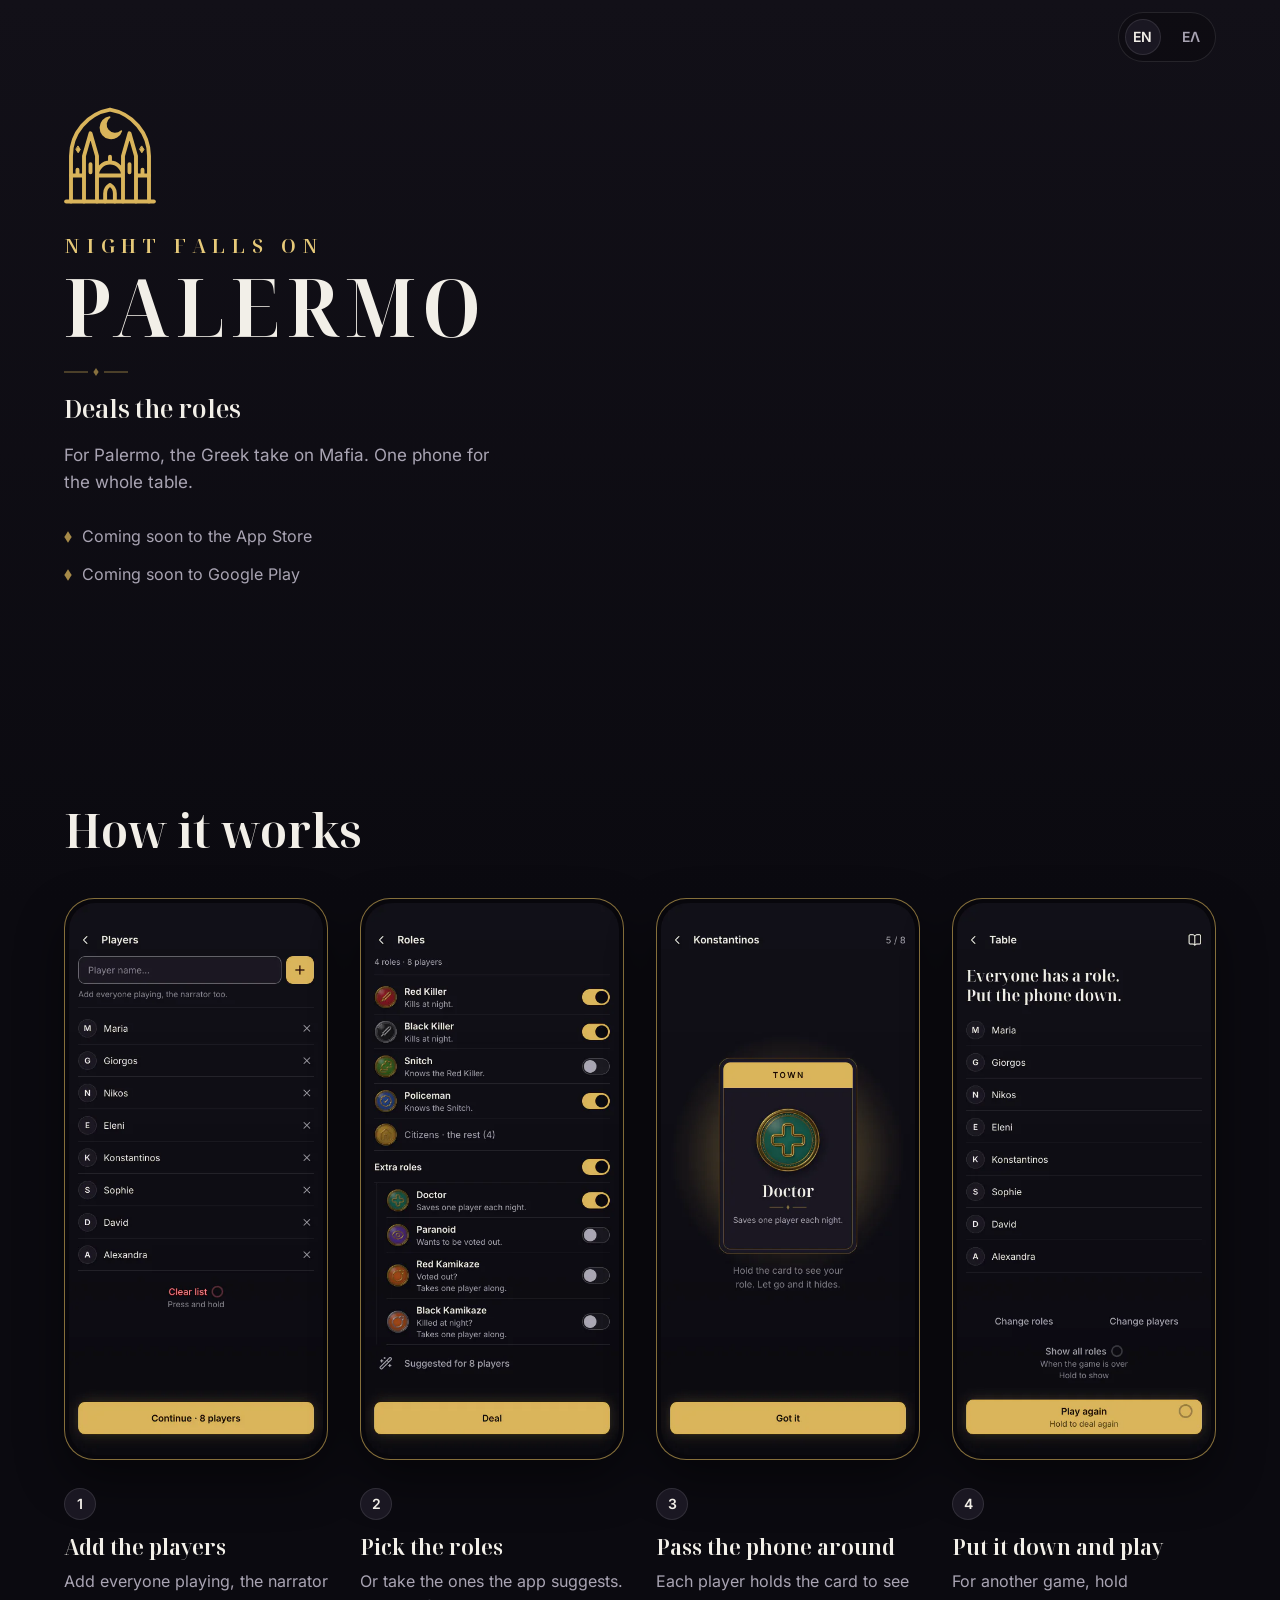
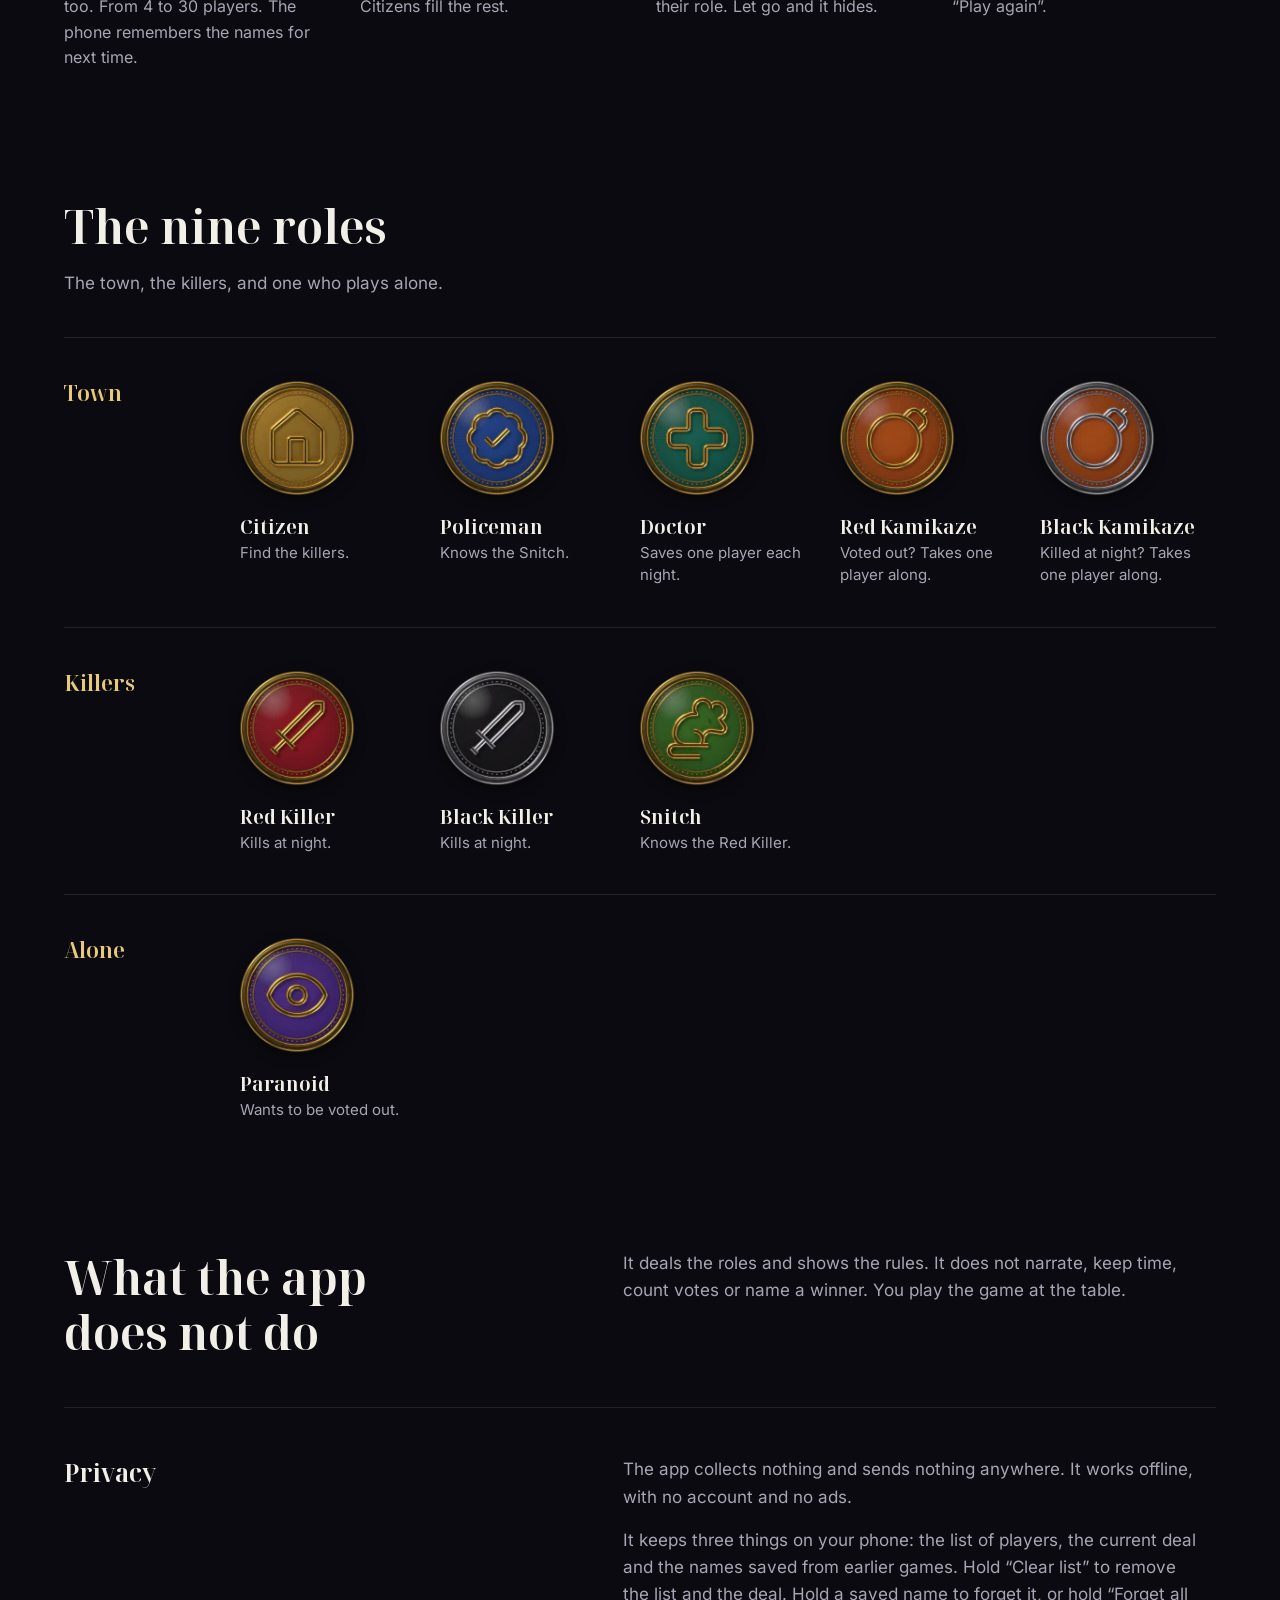
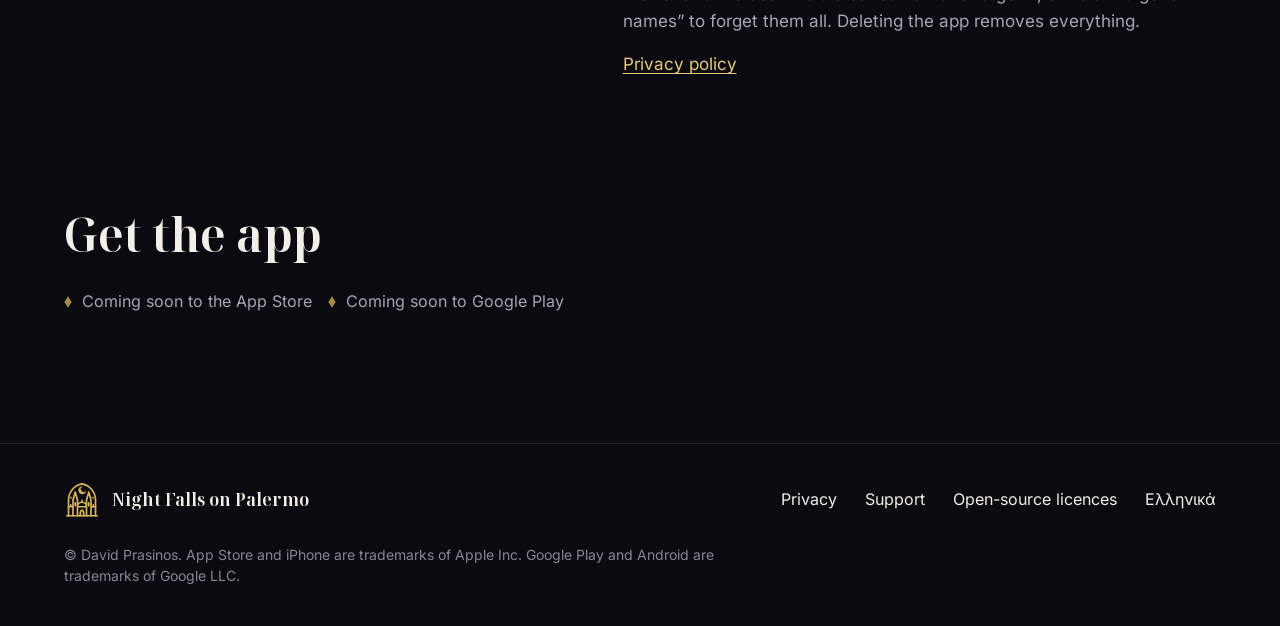
==== index.html @ d565e3c9 "[Palermo] Set Privacy policy website" ====
<!doctype html>
<!-- Built by scripts/build-site.mjs from site/src/. Edit the source and run npm run site:build. -->
<html lang="en">
  <head>
    <meta charset="utf-8" />
    <meta name="viewport" content="width=device-width, initial-scale=1" />
    <title>Night Falls on Palermo: the app that deals the roles</title>
    <meta name="description" content="The app deals the secret roles for Palermo, the Greek take on Mafia. One phone for the whole table. Offline, no account, no ads." />
    <meta name="theme-color" content="#121018" />
    <meta name="color-scheme" content="dark" />

    <link rel="canonical" href="https://prasinosdavid.github.io/palermo/" />
    <link rel="alternate" hreflang="en" href="https://prasinosdavid.github.io/palermo/" />
    <link rel="alternate" hreflang="el" href="https://prasinosdavid.github.io/palermo/el/" />
    <link rel="alternate" hreflang="x-default" href="https://prasinosdavid.github.io/palermo/" />

    <meta property="og:type" content="website" />
    <meta property="og:site_name" content="Night Falls on Palermo" />
    <meta property="og:title" content="Night Falls on Palermo: the app that deals the roles" />
    <meta property="og:description" content="The app deals the secret roles for Palermo, the Greek take on Mafia. One phone for the whole table. Offline, no account, no ads." />
    <meta property="og:url" content="https://prasinosdavid.github.io/palermo/" />
    <meta property="og:locale" content="en_US" />
    <meta property="og:locale:alternate" content="el_GR" />
    <meta property="og:image" content="https://prasinosdavid.github.io/palermo/assets/share-en.jpg" />
    <meta property="og:image:type" content="image/jpeg" />
    <meta property="og:image:width" content="1200" />
    <meta property="og:image:height" content="630" />
    <meta property="og:image:alt" content="Enamel and gold role medallions on a dark table, beside the crest and the name Night Falls on Palermo." />
    <meta name="twitter:card" content="summary_large_image" />
    <meta name="twitter:title" content="Night Falls on Palermo: the app that deals the roles" />
    <meta name="twitter:description" content="The app deals the secret roles for Palermo, the Greek take on Mafia. One phone for the whole table. Offline, no account, no ads." />
    <meta name="twitter:image" content="https://prasinosdavid.github.io/palermo/assets/share-en.jpg" />
    <meta name="twitter:image:alt" content="Enamel and gold role medallions on a dark table, beside the crest and the name Night Falls on Palermo." />

    <link rel="icon" href="assets/favicon.svg" type="image/svg+xml" />
    <link rel="icon" href="assets/favicon-32.png" type="image/png" sizes="32x32" />
    <link rel="apple-touch-icon" href="assets/apple-touch-icon.png" />
    <link rel="preload" href="assets/fonts/inter-latin-wght-normal.woff2" as="font" type="font/woff2" crossorigin />
    <link rel="preload" href="assets/fonts/noto-serif-display-latin-wdth-normal.woff2" as="font" type="font/woff2" crossorigin />
    <link rel="stylesheet" href="assets/site.css" />

    <script>
      // The language rule of the app, for the site. The English page is every page's default
      // address: a reader whose browser lists Greek, or who chose Greek here before, is taken
      // to the Greek page. A choice made with the switch is remembered in this browser and wins.
      // Without JavaScript the switch is an ordinary link and nothing else changes.
      ;(function (lang, greekPage) {
        var KEY = 'palermo.site.lang'
        var chosen = null
        try {
          chosen = localStorage.getItem(KEY)
        } catch (error) {}
        var languages = navigator.languages && navigator.languages.length ? navigator.languages : [navigator.language || '']
        var greek = chosen
          ? chosen === 'el'
          : languages.some(function (tag) {
              return /^el/i.test(tag)
            })
        if (lang === 'en' && greek) location.replace(greekPage + location.hash)
        document.addEventListener('click', function (event) {
          var link = event.target.closest ? event.target.closest('a[data-lang]') : null
          if (!link) return
          try {
            localStorage.setItem(KEY, link.getAttribute('data-lang'))
          } catch (error) {}
        })
      })('en', 'el/')
    </script>
  </head>
  <body class="page-home">
    <a class="skip" href="#content">Skip to the content</a>

    <header class="top">
      <a class="brand" href="./" aria-label="Night Falls on Palermo, home"><svg class="crest" viewBox="0 0 64 64" fill="none" stroke="currentColor" stroke-width="2" stroke-linecap="round" stroke-linejoin="round" aria-hidden="true" focusable="false"><path d="M8 60V32A29 29 0 0 1 32 3.43A29 29 0 0 1 56 32V60"/><path d="M5 60H59"/><path d="M8 44H16M12 44V40.5M16 60V32L20 18L24 32V60M20 37V42M24 44H40M24 44A8 8 0 0 1 40 44M32 36V32.5M29 60V55A6 6 0 0 1 32 49.8A6 6 0 0 1 35 55V60M40 60V32L44 18L48 32V60M44 37V42M48 44H56M52 44V40.5"/><path fill="currentColor" stroke-width="1" d="M31.81 8.06A6.6 6.6 0 1 0 38.98 16.62A5.6 5.6 0 1 1 31.81 8.06Z"/><path fill="currentColor" stroke-width="0.6" d="M12.4 26L13.7 28L12.4 30L11.1 28ZM51.6 26L52.9 28L51.6 30L50.3 28Z"/></svg><span>Night Falls on Palermo</span></a>
      <nav class="lang" aria-label="Language">
        <a href="./" lang="en" hreflang="en" data-lang="en" aria-label="English" aria-current="true"><span aria-hidden="true">EN</span></a>
        <a href="el/" lang="el" hreflang="el" data-lang="el" aria-label="Ελληνικά"><span aria-hidden="true">ΕΛ</span></a>
      </nav>
    </header>

    <main id="content">
      <section class="hero">
        <picture class="hero-art">
          <source media="(min-width: 880px)" srcset="assets/img/hero-wide-1280.webp 1280w, assets/img/hero-wide-2048.webp 2048w" sizes="clamp(1180px, 102.4vw, 1507px)" width="2048" height="1000" />
          <img src="assets/img/hero-tall-660.webp" srcset="assets/img/hero-tall-660.webp 660w, assets/img/hero-tall-990.webp 990w" sizes="100vw" width="990" height="2151" alt="" fetchpriority="high" decoding="async" />
        </picture>
        <div class="hero-in">
          <svg class="crest" viewBox="0 0 64 64" fill="none" stroke="currentColor" stroke-width="2" stroke-linecap="round" stroke-linejoin="round" aria-hidden="true" focusable="false">
            <path d="M8 60V32A29 29 0 0 1 32 3.43A29 29 0 0 1 56 32V60"/>
            <path d="M5 60H59"/>
            <path d="M8 44H16M12 44V40.5M16 60V32L20 18L24 32V60M20 37V42M24 44H40M24 44A8 8 0 0 1 40 44M32 36V32.5M29 60V55A6 6 0 0 1 32 49.8A6 6 0 0 1 35 55V60M40 60V32L44 18L48 32V60M44 37V42M48 44H56M52 44V40.5"/>
            <path fill="currentColor" stroke-width="1" d="M31.81 8.06A6.6 6.6 0 1 0 38.98 16.62A5.6 5.6 0 1 1 31.81 8.06Z"/>
            <path fill="currentColor" stroke-width="0.6" d="M12.4 26L13.7 28L12.4 30L11.1 28ZM51.6 26L52.9 28L51.6 30L50.3 28Z"/>
          </svg>
          <h1 class="wordmark">
            <span class="sr">Night Falls on Palermo</span>
            <span class="wordmark-top" aria-hidden="true">NIGHT FALLS ON</span>
            <span class="wordmark-main" aria-hidden="true">PALERMO</span>
          </h1>
          <div class="hero-words">
            <svg class="pip" viewBox="0 0 64 8" aria-hidden="true" focusable="false">
              <path d="M0 4H24M40 4H64" stroke="currentColor" stroke-width="1" fill="none" />
              <path d="M32 0L34.6 4L32 8L29.4 4Z" fill="currentColor" />
            </svg>
            <p class="tagline">Deals the roles</p>
            <p class="lede">For Palermo, the Greek take on Mafia. One phone for the whole table.</p>
            <ul class="stores" role="list" aria-label="Where to get the app">
              <li class="soon">Coming soon to the App Store</li>
              <li class="soon">Coming soon to Google Play</li>
            </ul>
          </div>
        </div>
      </section>

      <section class="section wrap" aria-labelledby="how">
        <div class="section-head">
          <h2 id="how">How it works</h2>
        </div>
        <ol class="beats" role="list">
          <li class="beat">
            <figure class="phone">
              <img src="assets/img/shot-en-players-440.webp" srcset="assets/img/shot-en-players-440.webp 440w, assets/img/shot-en-players-880.webp 880w" sizes="(min-width: 1280px) 264px, (min-width: 1040px) 22vw, (min-width: 700px) 224px, 40vw" width="880" height="1912" alt="The Players screen: eight names in a list, and the button “Continue · 8 players”." loading="lazy" decoding="async" />
            </figure>
            <h3>Add the players</h3>
            <p>
              Add everyone playing, the narrator too. From 4 to 30 players. The phone remembers the names for next time.
            </p>
          </li>
          <li class="beat">
            <figure class="phone">
              <img src="assets/img/shot-en-roles-440.webp" srcset="assets/img/shot-en-roles-440.webp 440w, assets/img/shot-en-roles-880.webp 880w" sizes="(min-width: 1280px) 264px, (min-width: 1040px) 22vw, (min-width: 700px) 224px, 40vw" width="880" height="1912" alt="The Roles screen: a switch beside each role." loading="lazy" decoding="async" />
            </figure>
            <h3>Pick the roles</h3>
            <p>Or take the ones the app suggests. Citizens fill the rest.</p>
          </li>
          <li class="beat">
            <figure class="phone">
              <img src="assets/img/shot-en-hold-440.webp" srcset="assets/img/shot-en-hold-440.webp 440w, assets/img/shot-en-hold-880.webp 880w" sizes="(min-width: 1280px) 264px, (min-width: 1040px) 22vw, (min-width: 700px) 224px, 40vw" width="880" height="1912" alt="A role card held face up: the Doctor, with the line “Saves one player each night.”" loading="lazy" decoding="async" />
            </figure>
            <h3>Pass the phone around</h3>
            <p>Each player holds the card to see their role. Let go and it hides.</p>
          </li>
          <li class="beat">
            <figure class="phone">
              <img src="assets/img/shot-en-table-440.webp" srcset="assets/img/shot-en-table-440.webp 440w, assets/img/shot-en-table-880.webp 880w" sizes="(min-width: 1280px) 264px, (min-width: 1040px) 22vw, (min-width: 700px) 224px, 40vw" width="880" height="1912" alt="The Table screen: the eight names and no roles, above the button “Play again”." loading="lazy" decoding="async" />
            </figure>
            <h3>Put it down and play</h3>
            <p>For another game, hold “Play again”.</p>
          </li>
        </ol>
      </section>

      <section class="section wrap" aria-labelledby="roles">
        <div class="section-head">
          <h2 id="roles">The nine roles</h2>
          <p>The town, the killers, and one who plays alone.</p>
        </div>
        <div class="sides">
          <div class="side">
            <h3>Town</h3>
            <ul class="coins" role="list">
              <li class="coin">
                <img src="assets/img/role-citizen-128.webp" srcset="assets/img/role-citizen-128.webp 128w, assets/img/role-citizen-256.webp 256w" sizes="(min-width: 700px) 120px, 72px" width="256" height="256" alt="" loading="lazy" decoding="async" />
                <p>
                  <strong class="coin-name">Citizen</strong>
                  <span class="coin-line">Find the killers.</span>
                </p>
              </li>
              <li class="coin">
                <img src="assets/img/role-policeman-128.webp" srcset="assets/img/role-policeman-128.webp 128w, assets/img/role-policeman-256.webp 256w" sizes="(min-width: 700px) 120px, 72px" width="256" height="256" alt="" loading="lazy" decoding="async" />
                <p>
                  <strong class="coin-name">Policeman</strong>
                  <span class="coin-line">Knows the Snitch.</span>
                </p>
              </li>
              <li class="coin">
                <img src="assets/img/role-doctor-128.webp" srcset="assets/img/role-doctor-128.webp 128w, assets/img/role-doctor-256.webp 256w" sizes="(min-width: 700px) 120px, 72px" width="256" height="256" alt="" loading="lazy" decoding="async" />
                <p>
                  <strong class="coin-name">Doctor</strong>
                  <span class="coin-line">Saves one player each night.</span>
                </p>
              </li>
              <li class="coin">
                <img src="assets/img/role-red-kamikaze-128.webp" srcset="assets/img/role-red-kamikaze-128.webp 128w, assets/img/role-red-kamikaze-256.webp 256w" sizes="(min-width: 700px) 120px, 72px" width="256" height="256" alt="" loading="lazy" decoding="async" />
                <p>
                  <strong class="coin-name">Red Kamikaze</strong>
                  <span class="coin-line">Voted out? Takes one player along.</span>
                </p>
              </li>
              <li class="coin">
                <img src="assets/img/role-black-kamikaze-128.webp" srcset="assets/img/role-black-kamikaze-128.webp 128w, assets/img/role-black-kamikaze-256.webp 256w" sizes="(min-width: 700px) 120px, 72px" width="256" height="256" alt="" loading="lazy" decoding="async" />
                <p>
                  <strong class="coin-name">Black Kamikaze</strong>
                  <span class="coin-line">Killed at night? Takes one player along.</span>
                </p>
              </li>
            </ul>
          </div>
          <div class="side">
            <h3>Killers</h3>
            <ul class="coins" role="list">
              <li class="coin">
                <img src="assets/img/role-red-killer-128.webp" srcset="assets/img/role-red-killer-128.webp 128w, assets/img/role-red-killer-256.webp 256w" sizes="(min-width: 700px) 120px, 72px" width="256" height="256" alt="" loading="lazy" decoding="async" />
                <p>
                  <strong class="coin-name">Red Killer</strong>
                  <span class="coin-line">Kills at night.</span>
                </p>
              </li>
              <li class="coin">
                <img src="assets/img/role-black-killer-128.webp" srcset="assets/img/role-black-killer-128.webp 128w, assets/img/role-black-killer-256.webp 256w" sizes="(min-width: 700px) 120px, 72px" width="256" height="256" alt="" loading="lazy" decoding="async" />
                <p>
                  <strong class="coin-name">Black Killer</strong>
                  <span class="coin-line">Kills at night.</span>
                </p>
              </li>
              <li class="coin">
                <img src="assets/img/role-snitch-128.webp" srcset="assets/img/role-snitch-128.webp 128w, assets/img/role-snitch-256.webp 256w" sizes="(min-width: 700px) 120px, 72px" width="256" height="256" alt="" loading="lazy" decoding="async" />
                <p>
                  <strong class="coin-name">Snitch</strong>
                  <span class="coin-line">Knows the Red Killer.</span>
                </p>
              </li>
            </ul>
          </div>
          <div class="side">
            <h3>Alone</h3>
            <ul class="coins" role="list">
              <li class="coin">
                <img src="assets/img/role-paranoid-128.webp" srcset="assets/img/role-paranoid-128.webp 128w, assets/img/role-paranoid-256.webp 256w" sizes="(min-width: 700px) 120px, 72px" width="256" height="256" alt="" loading="lazy" decoding="async" />
                <p>
                  <strong class="coin-name">Paranoid</strong>
                  <span class="coin-line">Wants to be voted out.</span>
                </p>
              </li>
            </ul>
          </div>
        </div>
      </section>

      <section class="section wrap" aria-labelledby="not">
        <div class="stance">
          <h2 id="not">What the app does not do</h2>
          <div class="stance-text">
            <p>
              It deals the roles and shows the rules. It does not narrate, keep time, count votes or name a winner. You play
              the game at the table.
            </p>
          </div>
        </div>
        <div class="stance">
          <h3>Privacy</h3>
          <div class="stance-text">
            <p>The app collects nothing and sends nothing anywhere. It works offline, with no account and no ads.</p>
            <p>
              It keeps three things on your phone: the list of players, the current deal and the names saved from earlier
              games. Hold “Clear list” to remove the list and the deal. Hold a saved name to forget it, or hold
              “Forget all names” to forget them all. Deleting the app removes everything.
            </p>
            <p><a href="privacy.html">Privacy policy</a></p>
          </div>
        </div>
      </section>

      <section class="section wrap closing" aria-labelledby="closing">
        <h2 id="closing">Get the app</h2>
        <ul class="stores" role="list" aria-label="Where to get the app">
          <li class="soon">Coming soon to the App Store</li>
          <li class="soon">Coming soon to Google Play</li>
        </ul>
      </section>
    </main>

    <footer class="foot">
      <div class="foot-in">
        <a class="brand" href="./" aria-label="Night Falls on Palermo, home"><svg class="crest" viewBox="0 0 64 64" fill="none" stroke="currentColor" stroke-width="2" stroke-linecap="round" stroke-linejoin="round" aria-hidden="true" focusable="false"><path d="M8 60V32A29 29 0 0 1 32 3.43A29 29 0 0 1 56 32V60"/><path d="M5 60H59"/><path d="M8 44H16M12 44V40.5M16 60V32L20 18L24 32V60M20 37V42M24 44H40M24 44A8 8 0 0 1 40 44M32 36V32.5M29 60V55A6 6 0 0 1 32 49.8A6 6 0 0 1 35 55V60M40 60V32L44 18L48 32V60M44 37V42M48 44H56M52 44V40.5"/><path fill="currentColor" stroke-width="1" d="M31.81 8.06A6.6 6.6 0 1 0 38.98 16.62A5.6 5.6 0 1 1 31.81 8.06Z"/><path fill="currentColor" stroke-width="0.6" d="M12.4 26L13.7 28L12.4 30L11.1 28ZM51.6 26L52.9 28L51.6 30L50.3 28Z"/></svg><span>Night Falls on Palermo</span></a>
        <nav aria-label="Site">
          <ul>
            <li><a href="privacy.html">Privacy</a></li>
            <li><a href="support.html">Support</a></li>
            <li><a href="licenses.txt" hreflang="en" type="text/plain">Open-source licences</a></li>
            <li><a href="el/" lang="el" hreflang="el" data-lang="el">Ελληνικά</a></li>
          </ul>
        </nav>
        <p class="fine">© David Prasinos. App Store and iPhone are trademarks of Apple Inc. Google Play and Android are trademarks of Google LLC.</p>
      </div>
    </footer>
  </body>
</html>
---- assets/site.css ----
/* The public site of Night Falls on Palermo (Πέφτει νύχτα στο Παλέρμο): one stylesheet for the
   landing page, the privacy policy and the support page, in both languages.
   scripts/build-site.mjs copies it to assets/site.css.

   It is the app's own world (docs/spec/04-build.md → Design): velvet dark, ivory, aged gold,
   hairlines, Noto Serif Display over Inter. Colours and radii are the tokens of src/app/theme.css.
   Greek decides every measure: no capitals made by CSS, nothing truncates, headings wrap.
   Only transform and opacity ever move, and not at all with reduced motion. */

/* The four font files the app ships: Greek and Latin subsets of the two variable faces. */
@font-face {
  font-family: 'Inter Variable';
  font-style: normal;
  font-display: swap;
  font-weight: 100 900;
  src: url('fonts/inter-greek-wght-normal.woff2') format('woff2');
  unicode-range: U+0370-0377, U+037A-037F, U+0384-038A, U+038C, U+038E-03A1, U+03A3-03FF;
}
@font-face {
  font-family: 'Inter Variable';
  font-style: normal;
  font-display: swap;
  font-weight: 100 900;
  src: url('fonts/inter-latin-wght-normal.woff2') format('woff2');
  unicode-range:
    U+0000-00FF, U+0131, U+0152-0153, U+02BB-02BC, U+02C6, U+02DA, U+02DC, U+0304, U+0308, U+0329, U+2000-206F,
    U+20AC, U+2122, U+2191, U+2193, U+2212, U+2215, U+FEFF, U+FFFD;
}
@font-face {
  font-family: 'Noto Serif Display Variable';
  font-style: normal;
  font-display: swap;
  font-weight: 100 900;
  font-stretch: 62.5% 100%;
  src: url('fonts/noto-serif-display-greek-wdth-normal.woff2') format('woff2');
  unicode-range: U+0370-0377, U+037A-037F, U+0384-038A, U+038C, U+038E-03A1, U+03A3-03FF;
}
@font-face {
  font-family: 'Noto Serif Display Variable';
  font-style: normal;
  font-display: swap;
  font-weight: 100 900;
  font-stretch: 62.5% 100%;
  src: url('fonts/noto-serif-display-latin-wdth-normal.woff2') format('woff2');
  unicode-range:
    U+0000-00FF, U+0131, U+0152-0153, U+02BB-02BC, U+02C6, U+02DA, U+02DC, U+0304, U+0308, U+0329, U+2000-206F,
    U+20AC, U+2122, U+2191, U+2193, U+2212, U+2215, U+FEFF, U+FFFD;
}

:root {
  --deep: #0b0a10;
  --page: #121018;
  --raised: #1a1722;
  --fg: #f2efe8;
  --muted: #a9a4b3;
  --subtle: #8a8594;
  --gold: #d9b45b;
  --gold-text: #e6c979;
  --ink: #0b0a10;
  --hairline: rgba(255, 255, 255, 0.1);
  --gilt: rgba(217, 180, 91, 0.4);

  --display: 'Noto Serif Display Variable', 'Noto Serif Display', Georgia, 'Times New Roman', serif;
  --text: 'Inter Variable', Inter, system-ui, -apple-system, Roboto, 'Helvetica Neue', Arial, sans-serif;

  /* The page's side margin, and the column everything but the hero's picture keeps to. */
  --gutter: clamp(1.25rem, 5vw, 4rem);
  --column: 72rem;
  --section: clamp(4.5rem, 11vw, 8rem);

  --ease-out: cubic-bezier(0.22, 1, 0.36, 1);

  /* How the hero's render ends: it has no edge anywhere, it dims into the velvet. Each is a mask
     in six eased steps, because a straight ramp from the page's violet to the render's studio
     grey shows where it starts. Down the picture on a phone; down and across it on a wide screen. */
  --dim-tall: linear-gradient(
    180deg,
    transparent 0%, rgba(0, 0, 0, 0.05) 3.2%, rgba(0, 0, 0, 0.22) 6.4%, rgba(0, 0, 0, 0.55) 9.6%, rgba(0, 0, 0, 0.87) 12.8%, #000 16%,
    #000 86%, rgba(0, 0, 0, 0.87) 88.8%, rgba(0, 0, 0, 0.55) 91.6%, rgba(0, 0, 0, 0.22) 94.4%, rgba(0, 0, 0, 0.05) 97.2%, transparent 100%
  );
  --dim-wide-down: linear-gradient(
    180deg,
    transparent 0%, rgba(0, 0, 0, 0.05) 4%, rgba(0, 0, 0, 0.22) 8%, rgba(0, 0, 0, 0.55) 12%, rgba(0, 0, 0, 0.87) 16%, #000 20%,
    #000 80%, rgba(0, 0, 0, 0.87) 84%, rgba(0, 0, 0, 0.55) 88%, rgba(0, 0, 0, 0.22) 92%, rgba(0, 0, 0, 0.05) 96%, transparent 100%
  );
  --dim-wide-across: linear-gradient(
    90deg,
    transparent 20%, rgba(0, 0, 0, 0.05) 24%, rgba(0, 0, 0, 0.22) 28%, rgba(0, 0, 0, 0.55) 32%, rgba(0, 0, 0, 0.87) 36%, #000 40%,
    #000 84%, rgba(0, 0, 0, 0.87) 87.2%, rgba(0, 0, 0, 0.55) 90.4%, rgba(0, 0, 0, 0.22) 93.6%, rgba(0, 0, 0, 0.05) 96.8%, transparent 100%
  );
}

*,
*::before,
*::after {
  box-sizing: border-box;
}

html {
  background: var(--deep);
  color-scheme: dark;
  -webkit-text-size-adjust: 100%;
  text-size-adjust: 100%;
  -webkit-tap-highlight-color: transparent;
}

body {
  margin: 0;
  min-height: 100vh;
  min-height: 100dvh;
  display: flex;
  flex-direction: column;
  color: var(--fg);
  font-family: var(--text);
  font-size: 1rem;
  line-height: 1.6;
  /* The app's own cut of Inter: the single-storey a and the round punctuation. */
  font-feature-settings: 'cv11', 'ss03';
  -webkit-font-smoothing: antialiased;
  -moz-osx-font-smoothing: grayscale;
}

/* The app's page gradient, held still behind everything that scrolls. */
body::before {
  content: '';
  position: fixed;
  inset: 0;
  z-index: -1;
  background: linear-gradient(180deg, var(--page) 0%, var(--deep) 100%);
}

main {
  flex: 1;
}

h1,
h2,
h3 {
  margin: 0;
  font-family: var(--display);
  font-weight: 650;
  font-stretch: 90%;
  font-optical-sizing: auto;
  line-height: 1.2;
  text-wrap: balance;
}

h2 {
  font-size: clamp(1.875rem, 1.3rem + 2.4vw, 3rem);
  line-height: 1.14;
}

h3 {
  font-size: 1.375rem;
  line-height: 1.3;
}

p {
  margin: 0;
}

img {
  display: block;
  max-width: 100%;
  height: auto;
}

a {
  color: var(--gold-text);
  text-decoration-line: underline;
  text-decoration-thickness: 1px;
  text-underline-offset: 0.2em;
}
a:hover {
  color: var(--fg);
}

/* The app's focus ring: 2 pt of gold, 2 pt away. */
:focus-visible {
  outline: 2px solid var(--gold);
  outline-offset: 2px;
}
:focus:not(:focus-visible) {
  outline: none;
}

.sr {
  position: absolute;
  width: 1px;
  height: 1px;
  margin: -1px;
  padding: 0;
  overflow: hidden;
  clip-path: inset(50%);
  white-space: nowrap;
  border: 0;
}

.skip {
  position: absolute;
  top: 0.75rem;
  left: var(--gutter);
  z-index: 3;
  padding: 0.75rem 1rem;
  border-radius: 0.75rem;
  background: var(--gold);
  color: var(--ink);
  font-weight: 600;
  text-decoration: none;
  transform: translateY(-200%);
}
.skip:focus {
  transform: none;
}
.skip:hover {
  color: var(--ink);
}

.wrap {
  width: min(100% - 2 * var(--gutter), var(--column));
  margin-inline: auto;
}

/* The diamond rule of the app's card face: the pip of the crest's two stars between two lines. */
.pip {
  display: block;
  width: 4rem;
  height: 0.5rem;
  color: var(--gold);
  opacity: 0.6;
}

/* ---------------------------------------------------------------------------------------------
   Header: the name on the left (not on the landing page, whose hero carries it), the app's
   language pill on the right.
   --------------------------------------------------------------------------------------------- */

.top {
  position: relative;
  z-index: 2;
  display: flex;
  align-items: center;
  justify-content: space-between;
  gap: 1rem;
  width: min(100% - 2 * var(--gutter), var(--column));
  margin-inline: auto;
  padding-block: 0.75rem;
}

.brand {
  display: inline-flex;
  align-items: center;
  gap: 0.75rem;
  /* Beside the language pill the name may break into two lines before it pushes anything out. */
  min-width: 0;
  min-height: 3rem;
  color: var(--fg);
  font-family: var(--display);
  font-weight: 650;
  font-stretch: 90%;
  font-size: 1.125rem;
  line-height: 1.3;
  text-decoration: none;
}
.brand:hover {
  color: var(--gold-text);
}
.brand .crest {
  flex: none;
  width: 2.25rem;
  height: 2.25rem;
  color: var(--gold);
  stroke-width: 3;
}

.lang {
  display: inline-flex;
  flex: none;
  margin-left: auto;
  border: 1px solid var(--hairline);
  border-radius: 999px;
  background: rgba(11, 10, 16, 0.55);
}
/* The target is 48 pt; the chip inside it is what looks chosen. */
.lang a {
  display: grid;
  place-items: center;
  width: 3rem;
  height: 3rem;
  border-radius: 999px;
  color: var(--muted);
  font-size: 0.875rem;
  font-weight: 600;
  letter-spacing: 0.025em;
  text-decoration: none;
}
.lang a span {
  display: grid;
  place-items: center;
  min-width: 2.25rem;
  height: 2.25rem;
  padding: 0 0.5rem;
  border-radius: 999px;
}
.lang a:hover {
  color: var(--fg);
}
.lang a[aria-current] {
  color: var(--fg);
}
.lang a[aria-current] span {
  background: var(--raised);
  box-shadow: inset 0 0 0 1px var(--hairline);
}

/* On the landing page the header lies over the hero. */
.page-home .top {
  position: absolute;
  inset: 0 0 auto;
}
.page-home .top .brand {
  display: none;
}

/* ---------------------------------------------------------------------------------------------
   Hero. The medallions are the picture; the words stand in the dark the render leaves free:
   above the coins on a phone (hero-tall), to their left on a wide screen (hero-wide).
   --------------------------------------------------------------------------------------------- */

.hero {
  position: relative;
  isolation: isolate;
  overflow: hidden;
  overflow: clip;
  /* How much of the tall render shows at the bottom of the hero. Its coins fill the lower 1.27
     of its width, so on a phone this is the coins with a strip of empty table above them. */
  --coins: min(150vw, 46rem);
}

.hero-art {
  position: absolute;
  inset: auto 0 0;
  z-index: -1;
  height: var(--coins);
  -webkit-mask-image: var(--dim-tall);
  mask-image: var(--dim-tall);
}
.hero-art img {
  width: 100%;
  height: 100%;
  max-width: none;
  object-fit: cover;
  object-position: 50% 100%;
}

.hero-in {
  display: flex;
  flex-direction: column;
  align-items: center;
  width: min(100% - 2 * var(--gutter), var(--column));
  margin-inline: auto;
  /* The words end where the first coins begin: under the strip of empty table on a phone, and
     at the top of the picture once it has reached its full height. */
  padding: 5.5rem 0 min(129vw, 46rem);
  text-align: center;
}

.hero .crest {
  width: clamp(5.5rem, 26vw, 7.5rem);
  height: auto;
  aspect-ratio: 1;
  color: var(--gold);
  stroke-width: 2.4;
}

/* The wordmark is the app's: the name of the game in the language of the page, a small tracked
   lead over the big name (home.wordmarkLead and home.wordmarkName in src/strings, which store the
   capitals as written: capitals are never made with CSS, and Greek ones carry no tonos). Neither
   line wraps, and the lead stands inside the width of the name in both languages. The left padding
   of each line equals its tracking, which would otherwise push centred capitals off centre. Its
   size follows the width of a narrow screen and nothing else, so no text size can push it over
   the edge. */
.wordmark {
  display: flex;
  flex-direction: column;
  align-items: center;
  margin-top: 1.5rem;
  white-space: nowrap;
}
.wordmark-top {
  padding-left: 0.34em;
  font-size: min(4.8vw, 1.25rem);
  line-height: 1.4;
  letter-spacing: 0.34em;
  color: var(--gold-text);
}
.wordmark-main {
  margin-top: 0.25rem;
  padding-left: 0.08em;
  font-size: min(15vw, 5rem);
  line-height: 1.05;
  letter-spacing: 0.08em;
}

.hero .pip {
  margin-top: 1.25rem;
}

.tagline {
  margin-top: 1rem;
  font-family: var(--display);
  font-weight: 600;
  font-stretch: 90%;
  font-size: clamp(1.25rem, 1rem + 1.2vw, 1.625rem);
  line-height: 1.3;
  text-wrap: balance;
}

.lede {
  max-width: 27rem;
  margin-top: 1rem;
  color: var(--muted);
  font-size: 1.0625rem;
  text-wrap: pretty;
}

/* The lockup rises as the app's Home does at launch: three steps, 160 ms apart. */
@media (prefers-reduced-motion: no-preference) {
  .hero .crest,
  .hero .wordmark,
  .hero-words {
    animation: rise 900ms var(--ease-out) both;
  }
  .hero .crest {
    animation-delay: 100ms;
  }
  .hero .wordmark {
    animation-delay: 260ms;
  }
  .hero-words {
    animation-delay: 420ms;
  }
}
@keyframes rise {
  from {
    opacity: 0;
    transform: translateY(10px);
  }
}

.hero-words {
  display: flex;
  flex-direction: column;
  align-items: inherit;
}

@media (min-width: 880px) {
  .hero {
    display: flex;
    align-items: center;
    min-height: clamp(36rem, 50vw, 46rem);
    /* Where the words end, measured from the left edge of the hero: the picture starts its coins
       just beyond. The words' own column is 27rem wide. */
    --words-end: calc(max(var(--gutter), (100% - var(--column)) / 2) + 27rem);
  }

  /* The render is as tall as the hero and placed, not stretched to cover: it starts where the
     words end and is then pulled back by a third of its own width, the empty table before its
     first coins, which goes under the words and is faded out. */
  .hero-art {
    inset: 0 auto 0 calc(var(--words-end) + 1.5rem);
    width: auto;
    height: auto;
    aspect-ratio: 2048 / 1000;
    transform: translateX(-33%);
    -webkit-mask-image: var(--dim-wide-down);
    mask-image: var(--dim-wide-down);
  }
  .hero-art img {
    object-fit: fill;
    -webkit-mask-image: var(--dim-wide-across);
    mask-image: var(--dim-wide-across);
  }

  .hero-in {
    align-items: flex-start;
    padding: 6.5rem 0 5.5rem;
    text-align: left;
  }
  .hero .crest {
    width: 6.5rem;
    margin-left: -0.35rem;
  }
  .wordmark {
    align-items: flex-start;
  }
  .wordmark-top,
  .wordmark-main {
    padding-left: 0;
  }
  .hero-words {
    max-width: 27rem;
  }
}

/* ---------------------------------------------------------------------------------------------
   Store links. A link is the app's gold button; a store the app is not in yet is a plain line.
   --------------------------------------------------------------------------------------------- */

.stores {
  /* One column as wide as its longest label, so two buttons are the same button twice. */
  display: inline-grid;
  gap: 0.75rem 1rem;
  margin: 1.75rem 0 0;
  padding: 0;
  list-style: none;
}
.stores a {
  display: inline-flex;
  align-items: center;
  justify-content: center;
  width: 100%;
  min-height: 3.5rem;
  padding: 0.75rem 1.5rem;
  border-radius: 0.75rem;
  background: var(--gold);
  box-shadow: 0 0 24px rgba(217, 180, 91, 0.25);
  color: var(--ink);
  font-weight: 600;
  line-height: 1.3;
  text-align: center;
  text-decoration: none;
}
.stores a:hover {
  background: var(--gold-text);
  color: var(--ink);
}
@media (prefers-reduced-motion: no-preference) {
  .stores a {
    transition: transform 120ms ease-out;
  }
  .stores a:active {
    transform: scale(0.97);
  }
}
.stores .soon {
  display: flex;
  align-items: center;
  gap: 0.625rem;
  color: var(--muted);
}
/* The pip again, as the mark of a line that is not a link. */
.stores .soon::before {
  content: '';
  flex: none;
  width: 0.5rem;
  height: 0.5rem;
  background: var(--gold);
  opacity: 0.75;
  transform: scaleX(0.65) rotate(45deg);
}

/* Where the page is wide and the words are not in the hero's narrow column, the two stand side
   by side. */
@media (min-width: 700px) {
  .closing .stores {
    grid-template-columns: repeat(2, minmax(0, 1fr));
  }
}

/* ---------------------------------------------------------------------------------------------
   Sections of the landing page
   --------------------------------------------------------------------------------------------- */

.section {
  padding-block: var(--section) 0;
}
.section-head {
  display: grid;
  gap: 1rem;
  max-width: 44rem;
}
.section-head p {
  color: var(--muted);
  font-size: 1.0625rem;
  text-wrap: pretty;
}

/* How it works: four beats, each a screen of the app and what happens on it. The numeral sits in
   the disc the app puts in front of a player's name. */

.beats {
  display: grid;
  gap: 2.75rem 1.5rem;
  margin: 2.5rem 0 0;
  padding: 0;
  list-style: none;
  counter-reset: beat;
}
/* On a phone a beat is the screen with its words beside it, and the screens change sides as the
   phone changes hands. */
.beat {
  display: grid;
  grid-template-columns: minmax(0, 0.74fr) minmax(0, 1fr);
  column-gap: 1.25rem;
  counter-increment: beat;
}
.beat .phone {
  grid-row: 1 / span 2;
  align-self: center;
}
.beat h3 {
  grid-column: 2;
  align-self: end;
}
.beat p {
  grid-column: 2;
  align-self: start;
  margin-top: 0.5rem;
  color: var(--muted);
  text-wrap: pretty;
}
.beat:nth-child(even) {
  grid-template-columns: minmax(0, 1fr) minmax(0, 0.74fr);
}
.beat:nth-child(even) .phone {
  grid-column: 2;
}
.beat:nth-child(even) h3,
.beat:nth-child(even) p {
  grid-column: 1;
}
.beat h3::before {
  content: counter(beat);
  display: grid;
  place-items: center;
  width: 2rem;
  height: 2rem;
  margin-bottom: 0.75rem;
  border-radius: 999px;
  background: var(--raised);
  box-shadow: inset 0 0 0 1px var(--hairline);
  color: var(--fg);
  font-family: var(--text);
  font-size: 0.875rem;
  font-weight: 600;
  font-stretch: normal;
  line-height: 1;
}

/* A phone the way the store pictures draw it and the app draws a card: a gilt hairline, a plain
   dark margin, then the screen. No notch, no buttons: it is nobody's phone in particular.
   The radii are those of marketing/frame.css, as fractions of the picture (880 x 1912). */
.phone {
  margin: 0;
  padding: 1.5%;
  border: 1px solid rgba(217, 180, 91, 0.6);
  border-radius: 11.4% / 5.35%;
  background: #08070c;
  box-shadow: 0 1.25rem 3rem rgba(0, 0, 0, 0.45);
}
.phone img {
  width: 100%;
  border-radius: 10.2% / 4.7%;
}

/* From here a beat is its screen with the words under it: two beats to a row, then all four.
   The beats of a row share its three lines (screen, title, words), so the texts start level
   whatever the length of a title. */
@media (min-width: 700px) {
  .beats {
    grid-template-columns: repeat(2, minmax(0, 1fr));
    gap: 3.5rem 2.5rem;
  }
  .beat,
  .beat:nth-child(even) {
    grid-row: span 3;
    grid-template-rows: subgrid;
    grid-template-columns: minmax(0, 1fr);
    row-gap: 0;
  }
  .beat .phone,
  .beat:nth-child(even) .phone {
    grid-row: auto;
    grid-column: 1;
    justify-self: start;
    width: min(100%, 14rem);
  }
  .beat h3,
  .beat:nth-child(even) h3 {
    grid-column: 1;
    align-self: start;
    margin-top: 1.75rem;
  }
  .beat p,
  .beat:nth-child(even) p {
    grid-column: 1;
  }
}
@media (min-width: 1040px) {
  .beats {
    grid-template-columns: repeat(4, minmax(0, 1fr));
    column-gap: 2rem;
  }
  .beat .phone,
  .beat:nth-child(even) .phone {
    width: 100%;
  }
}

/* The roles: the three teams as three rows of coins. On a phone a row is a list, the coin
   leading each line as it does in the app's role picker. */

.sides {
  margin-top: 2.5rem;
}
.side {
  display: grid;
  gap: 1.5rem;
  padding-block: 2rem;
  border-top: 1px solid var(--hairline);
}
.side:last-child {
  padding-bottom: 0;
}
.side h3 {
  color: var(--gold-text);
}
.coins {
  display: grid;
  gap: 1.25rem;
  margin: 0;
  padding: 0;
  list-style: none;
}
.coin {
  display: grid;
  grid-template-columns: 4.5rem minmax(0, 1fr);
  align-items: center;
  gap: 1rem;
}
.coin img {
  width: 100%;
  /* A coin lies on the table: the short shadow the app also puts under a medallion. */
  filter: drop-shadow(0 0.25rem 0.35rem rgba(0, 0, 0, 0.5));
}
.coin-name {
  display: block;
  font-family: var(--display);
  font-weight: 650;
  font-stretch: 90%;
  font-size: 1.25rem;
  line-height: 1.3;
}
.coin-line {
  display: block;
  margin-top: 0.125rem;
  color: var(--muted);
  font-size: 0.9375rem;
  line-height: 1.5;
}

@media (min-width: 700px) {
  .coins {
    grid-template-columns: repeat(3, minmax(0, 1fr));
    gap: 2rem 1.5rem;
  }
  .coin {
    grid-template-columns: minmax(0, 1fr);
    align-content: start;
    gap: 1rem;
  }
  .coin img {
    width: 7.5rem;
    margin-left: -0.2rem;
  }
}
@media (min-width: 1040px) {
  .side {
    grid-template-columns: 9rem minmax(0, 1fr);
    gap: 2rem;
    padding-block: 2.5rem;
  }
  .coins {
    grid-template-columns: repeat(5, minmax(0, 1fr));
  }
}

/* What it is not, and what it keeps to itself: a sentence set large, with its text beside it. */

.stance {
  display: grid;
  gap: 1.25rem;
}
.stance + .stance {
  margin-top: 3rem;
  padding-top: 3rem;
  border-top: 1px solid var(--hairline);
}
.stance h3 {
  font-size: 1.625rem;
  line-height: 1.25;
}
.stance-text {
  display: grid;
  gap: 1rem;
  max-width: 36rem;
  color: var(--muted);
  font-size: 1.0625rem;
}
@media (min-width: 880px) {
  .stance {
    grid-template-columns: minmax(0, 5fr) minmax(0, 6fr);
    gap: 4rem;
  }
  .stance h2 {
    max-width: 11em;
  }
}

.closing {
  padding-bottom: var(--section);
}
.closing p {
  max-width: 36rem;
  margin-top: 0.75rem;
  color: var(--muted);
  font-size: 1.0625rem;
}

/* ---------------------------------------------------------------------------------------------
   The two text pages: privacy and support
   --------------------------------------------------------------------------------------------- */

/* A reading column of 40rem that keeps the page's left edge: the name in the header, the title
   and the text share one axis, as the sections of the landing page do. */
.prose {
  width: min(100% - 2 * var(--gutter), var(--column));
  margin-inline: auto;
  padding-block: clamp(2.5rem, 8vw, 5rem) var(--section);
  font-size: 1.0625rem;
  line-height: 1.7;
}
.prose > * {
  max-width: 40rem;
}
.prose h1 {
  font-size: clamp(2.25rem, 1.6rem + 3vw, 3.5rem);
  line-height: 1.1;
}
.prose .pip {
  margin-top: 1.5rem;
}
.prose h2 {
  margin-top: 3rem;
  font-size: 1.625rem;
  line-height: 1.25;
}
.prose h3 {
  margin-top: 2.25rem;
  font-size: 1.3125rem;
}
.prose p,
.prose ul {
  margin-top: 1rem;
  color: var(--muted);
}
.prose h2 + p,
.prose h3 + p {
  margin-top: 0.625rem;
}
.prose ul {
  padding-left: 1.25rem;
}
.prose li + li {
  margin-top: 0.375rem;
}
.prose li::marker {
  color: var(--gold);
}
.prose .intro {
  margin-top: 1.5rem;
  color: var(--fg);
  font-size: 1.1875rem;
  line-height: 1.6;
}
/* The date a policy counts from, and the address to write to: values, set apart as values. */
.prose .effective {
  margin-top: 1.5rem;
  color: var(--subtle);
  font-size: 0.9375rem;
}
.prose .effective time {
  color: var(--fg);
  font-weight: 600;
}
.prose .contact {
  width: fit-content;
  margin-top: 1rem;
  padding: 1rem 1.25rem;
  border: 1px solid var(--gilt);
  border-radius: 1rem;
  color: var(--fg);
  overflow-wrap: anywhere;
}

/* ---------------------------------------------------------------------------------------------
   Footer
   --------------------------------------------------------------------------------------------- */

.foot {
  border-top: 1px solid var(--hairline);
}
.foot-in {
  display: grid;
  gap: 1.25rem;
  width: min(100% - 2 * var(--gutter), var(--column));
  margin-inline: auto;
  padding-block: 2rem 2.5rem;
}
.foot ul {
  display: flex;
  flex-wrap: wrap;
  gap: 0 1.75rem;
  margin: 0;
  padding: 0;
  list-style: none;
}
.foot li a {
  display: inline-flex;
  align-items: center;
  min-height: 3rem;
  color: var(--fg);
  text-decoration: none;
}
.foot li a:hover {
  color: var(--gold-text);
  text-decoration: underline;
}
.foot li a[aria-current] {
  color: var(--gold-text);
}
.fine {
  max-width: 44rem;
  color: var(--subtle);
  font-size: 0.875rem;
  line-height: 1.5;
}
@media (min-width: 700px) {
  .foot-in {
    grid-template-columns: 1fr auto;
    align-items: center;
  }
  .fine {
    grid-column: 1 / -1;
  }
}
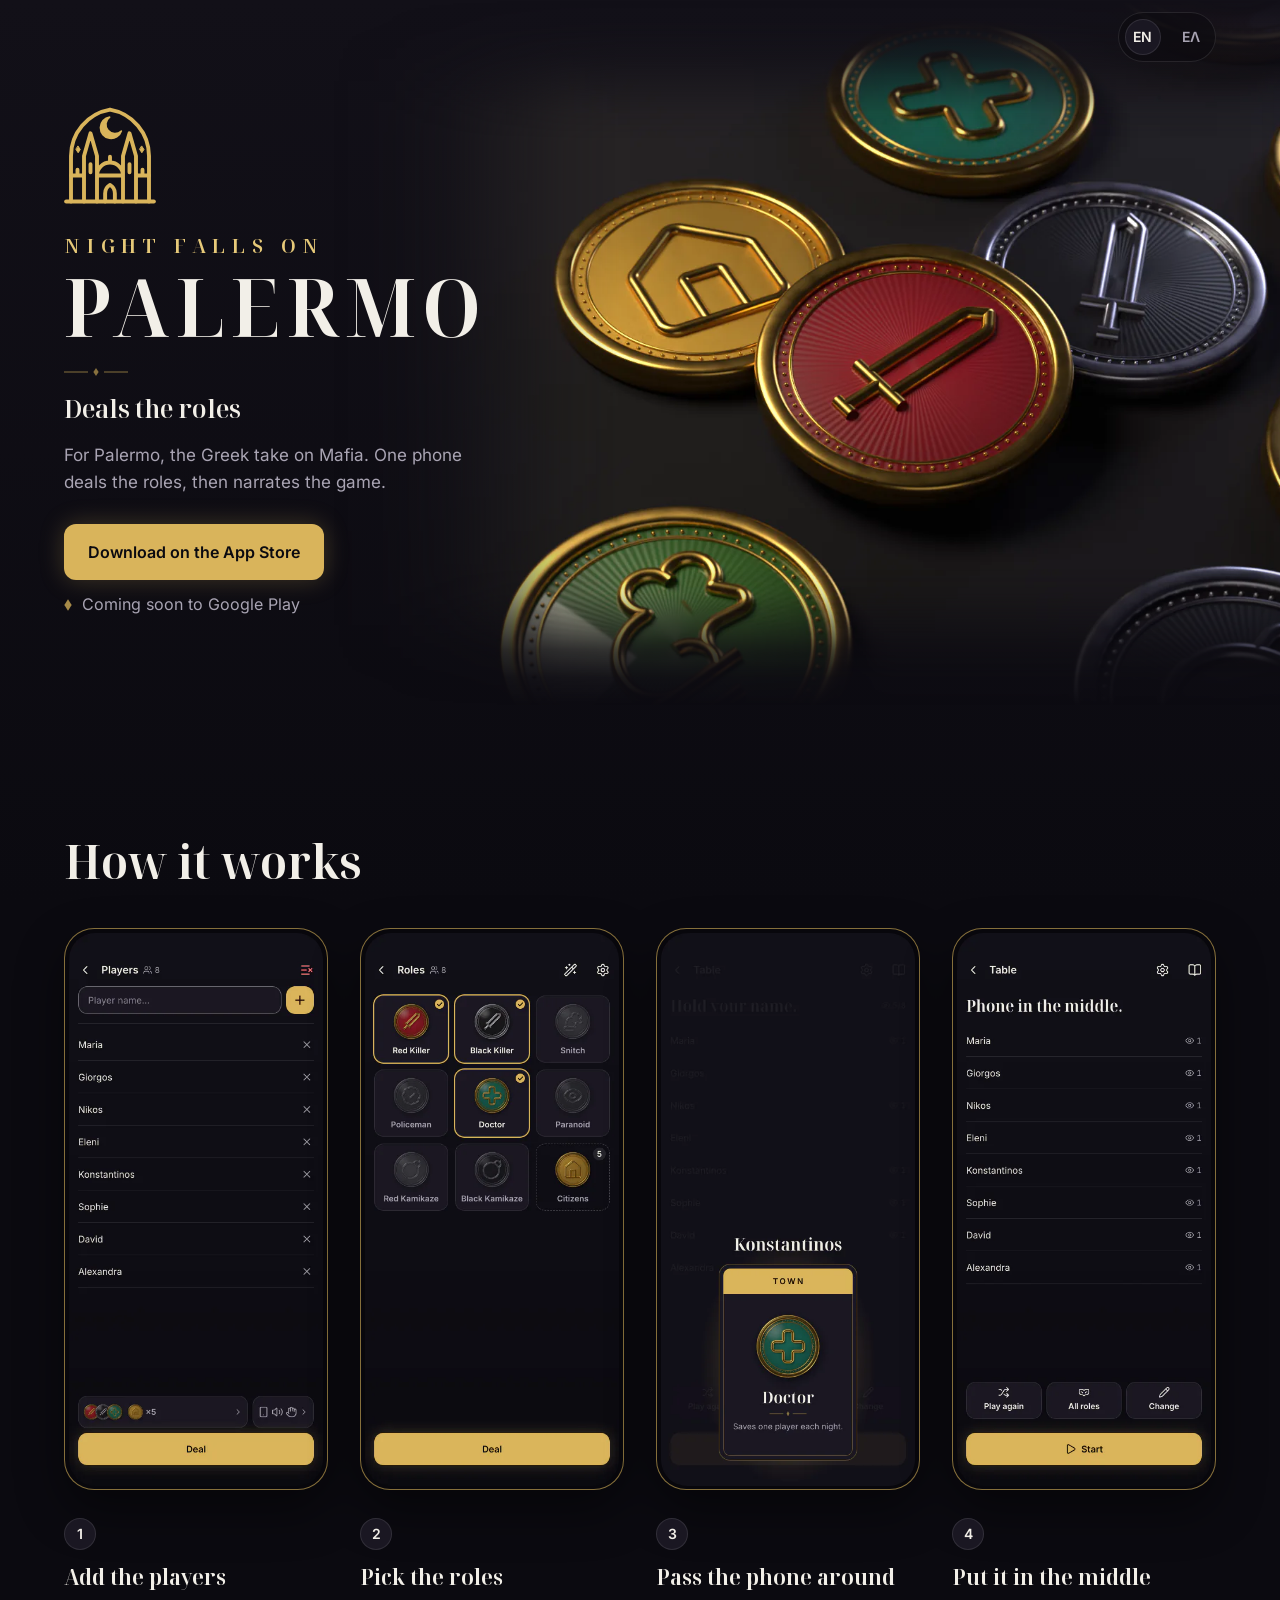
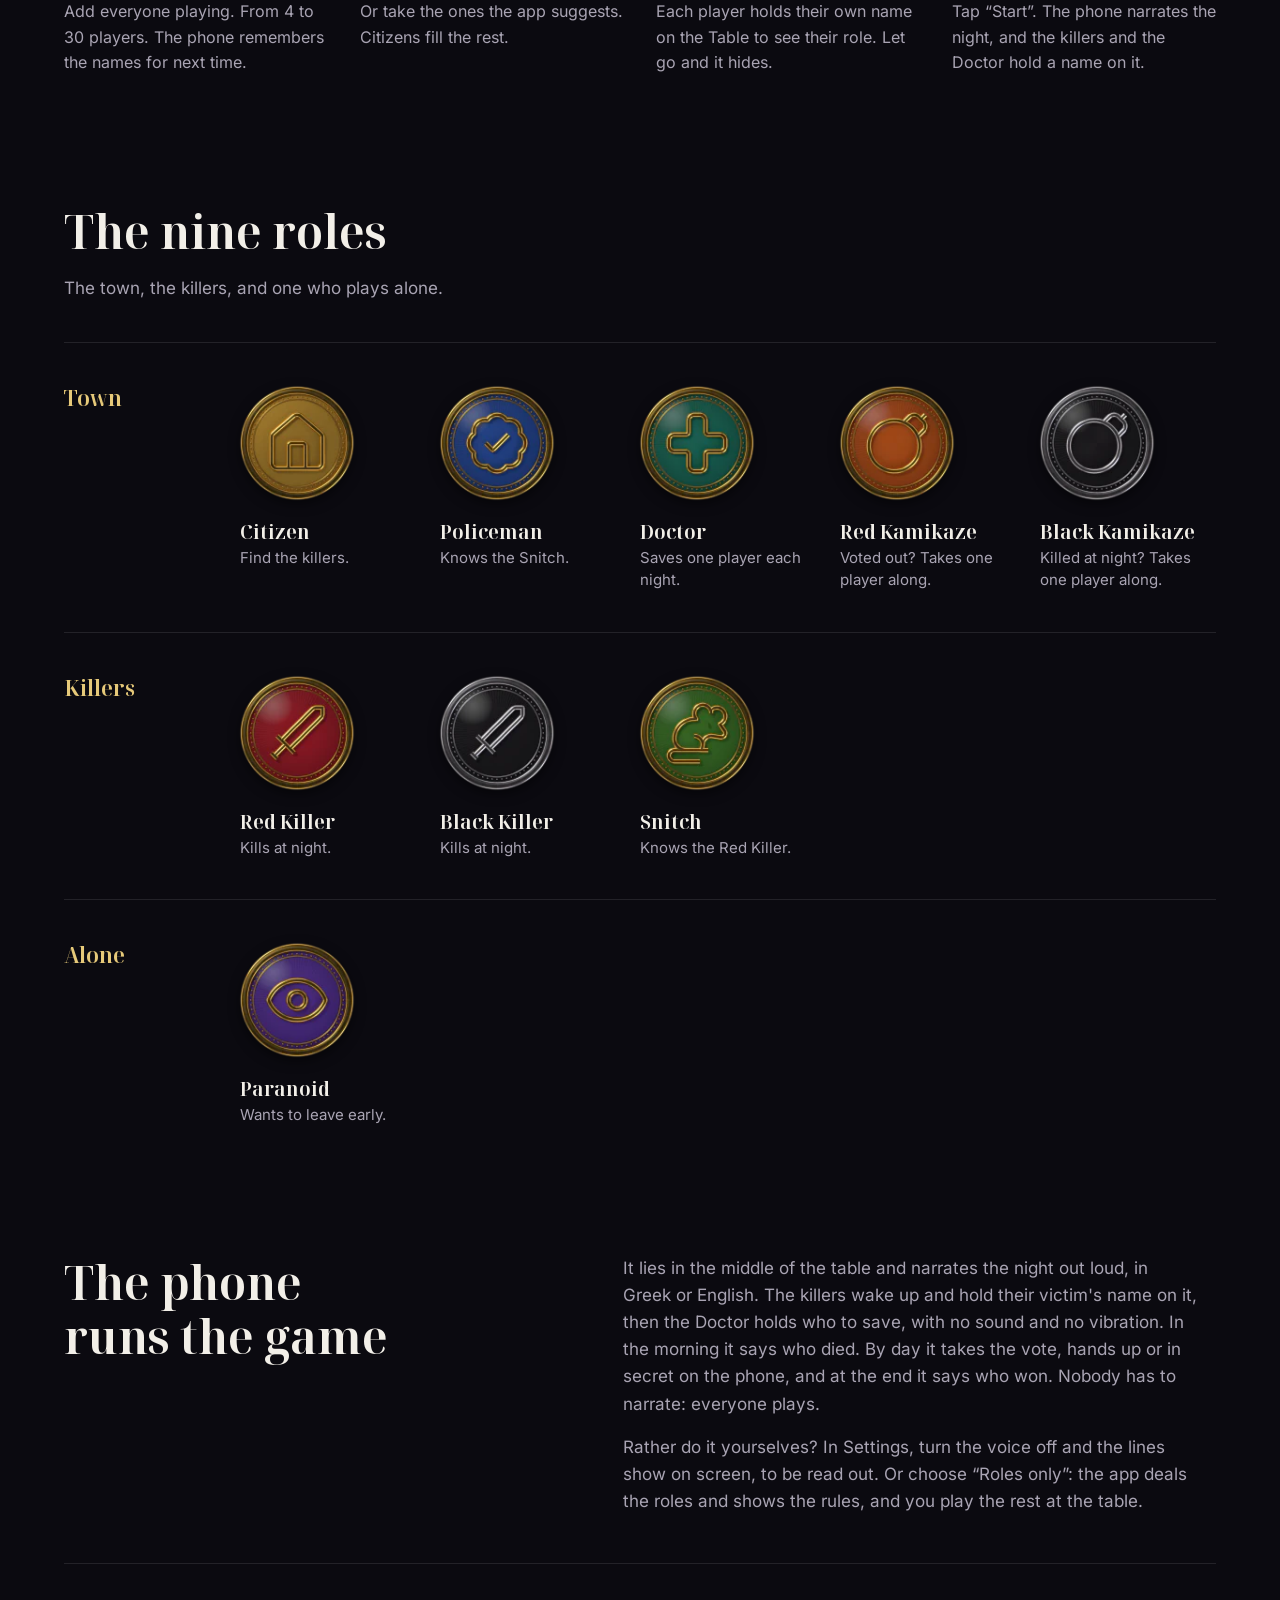
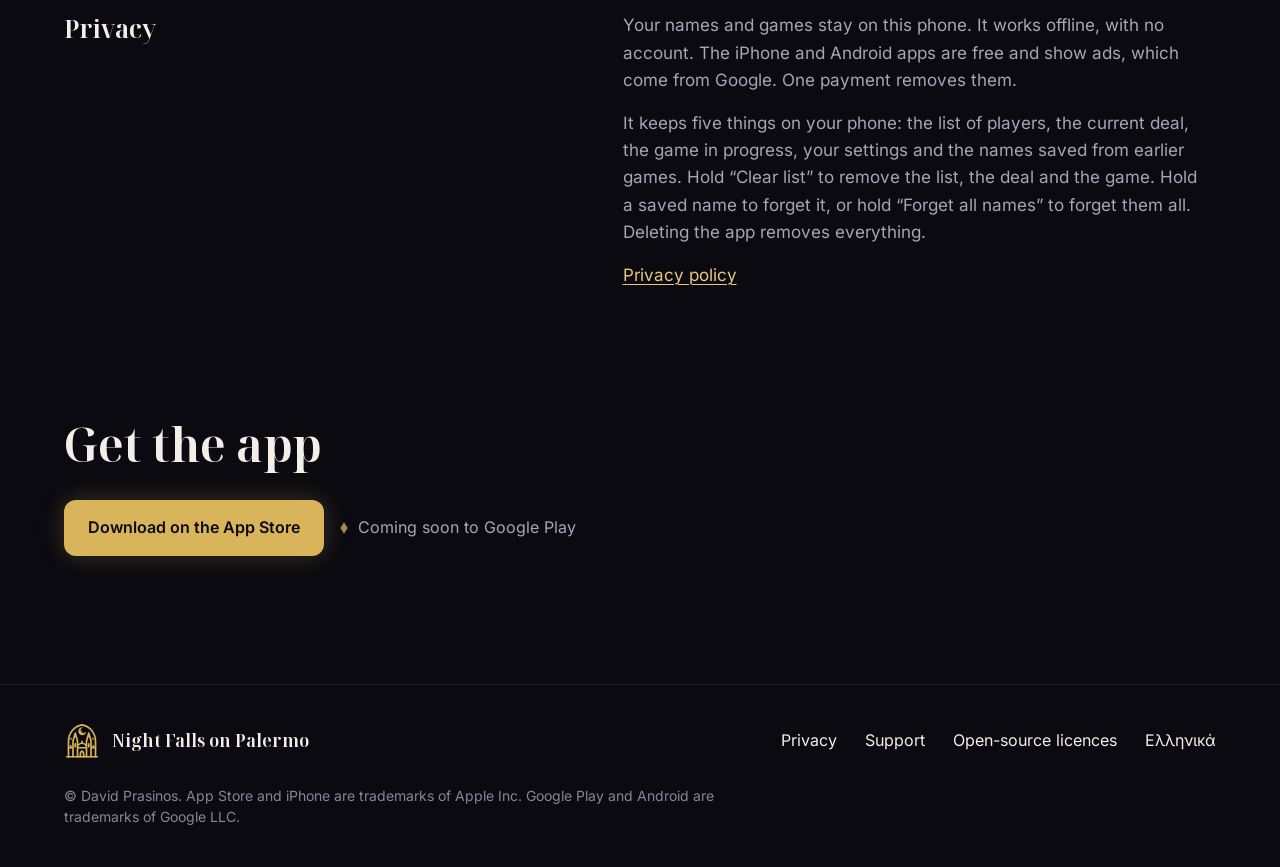
==== commit dab9d7e8: "Update the site" ====
--- a/index.html
+++ b/index.html
@@ -1,35 +1,35 @@
 <!doctype html>
-<!-- Built by scripts/build-site.mjs from site/src/. Edit the source and run npm run site:build. -->
+<!-- Built by scripts/build-site.mjs. Edit its sources, never this file, and run npm run site:build. -->
 <html lang="en">
   <head>
     <meta charset="utf-8" />
     <meta name="viewport" content="width=device-width, initial-scale=1" />
-    <title>Night Falls on Palermo: the app that deals the roles</title>
-    <meta name="description" content="The app deals the secret roles for Palermo, the Greek take on Mafia. One phone for the whole table. Offline, no account, no ads." />
+    <title>Night Falls on Palermo: the app that deals the roles and runs the game</title>
+    <meta name="description" content="The app deals the secret roles for Palermo, the Greek take on Mafia, and narrates the game. One phone for the whole table. Offline, no account." />
     <meta name="theme-color" content="#121018" />
     <meta name="color-scheme" content="dark" />
 
-    <link rel="canonical" href="https://prasinosdavid.github.io/palermo/" />
-    <link rel="alternate" hreflang="en" href="https://prasinosdavid.github.io/palermo/" />
-    <link rel="alternate" hreflang="el" href="https://prasinosdavid.github.io/palermo/el/" />
-    <link rel="alternate" hreflang="x-default" href="https://prasinosdavid.github.io/palermo/" />
+    <link rel="canonical" href="https://prasinosdavid.github.io/Palermo-site/" />
+    <link rel="alternate" hreflang="en" href="https://prasinosdavid.github.io/Palermo-site/" />
+    <link rel="alternate" hreflang="el" href="https://prasinosdavid.github.io/Palermo-site/el/" />
+    <link rel="alternate" hreflang="x-default" href="https://prasinosdavid.github.io/Palermo-site/" />
 
     <meta property="og:type" content="website" />
     <meta property="og:site_name" content="Night Falls on Palermo" />
-    <meta property="og:title" content="Night Falls on Palermo: the app that deals the roles" />
-    <meta property="og:description" content="The app deals the secret roles for Palermo, the Greek take on Mafia. One phone for the whole table. Offline, no account, no ads." />
-    <meta property="og:url" content="https://prasinosdavid.github.io/palermo/" />
+    <meta property="og:title" content="Night Falls on Palermo: the app that deals the roles and runs the game" />
+    <meta property="og:description" content="The app deals the secret roles for Palermo, the Greek take on Mafia, and narrates the game. One phone for the whole table. Offline, no account." />
+    <meta property="og:url" content="https://prasinosdavid.github.io/Palermo-site/" />
     <meta property="og:locale" content="en_US" />
     <meta property="og:locale:alternate" content="el_GR" />
-    <meta property="og:image" content="https://prasinosdavid.github.io/palermo/assets/share-en.jpg" />
+    <meta property="og:image" content="https://prasinosdavid.github.io/Palermo-site/assets/share-en.jpg" />
     <meta property="og:image:type" content="image/jpeg" />
     <meta property="og:image:width" content="1200" />
     <meta property="og:image:height" content="630" />
     <meta property="og:image:alt" content="Enamel and gold role medallions on a dark table, beside the crest and the name Night Falls on Palermo." />
     <meta name="twitter:card" content="summary_large_image" />
-    <meta name="twitter:title" content="Night Falls on Palermo: the app that deals the roles" />
-    <meta name="twitter:description" content="The app deals the secret roles for Palermo, the Greek take on Mafia. One phone for the whole table. Offline, no account, no ads." />
-    <meta name="twitter:image" content="https://prasinosdavid.github.io/palermo/assets/share-en.jpg" />
+    <meta name="twitter:title" content="Night Falls on Palermo: the app that deals the roles and runs the game" />
+    <meta name="twitter:description" content="The app deals the secret roles for Palermo, the Greek take on Mafia, and narrates the game. One phone for the whole table. Offline, no account." />
+    <meta name="twitter:image" content="https://prasinosdavid.github.io/Palermo-site/assets/share-en.jpg" />
     <meta name="twitter:image:alt" content="Enamel and gold role medallions on a dark table, beside the crest and the name Night Falls on Palermo." />
 
     <link rel="icon" href="assets/favicon.svg" type="image/svg+xml" />
@@ -103,9 +103,9 @@
               <path d="M32 0L34.6 4L32 8L29.4 4Z" fill="currentColor" />
             </svg>
             <p class="tagline">Deals the roles</p>
-            <p class="lede">For Palermo, the Greek take on Mafia. One phone for the whole table.</p>
+            <p class="lede">For Palermo, the Greek take on Mafia. One phone deals the roles, then narrates the game.</p>
             <ul class="stores" role="list" aria-label="Where to get the app">
-              <li class="soon">Coming soon to the App Store</li>
+              <li><a href="https://apps.apple.com/app/id6820111963">Download on the App Store</a></li>
               <li class="soon">Coming soon to Google Play</li>
             </ul>
           </div>
@@ -119,33 +119,33 @@
         <ol class="beats" role="list">
           <li class="beat">
             <figure class="phone">
-              <img src="assets/img/shot-en-players-440.webp" srcset="assets/img/shot-en-players-440.webp 440w, assets/img/shot-en-players-880.webp 880w" sizes="(min-width: 1280px) 264px, (min-width: 1040px) 22vw, (min-width: 700px) 224px, 40vw" width="880" height="1912" alt="The Players screen: eight names in a list, and the button “Continue · 8 players”." loading="lazy" decoding="async" />
+              <img src="assets/img/shot-en-players-440.webp" srcset="assets/img/shot-en-players-440.webp 440w, assets/img/shot-en-players-880.webp 880w" sizes="(min-width: 1280px) 264px, (min-width: 1040px) 22vw, (min-width: 700px) 224px, 40vw" width="880" height="1912" alt="The Players screen: eight names in a list, the roles and the settings as icons under it, and the button “Deal”." loading="lazy" decoding="async" />
             </figure>
             <h3>Add the players</h3>
             <p>
-              Add everyone playing, the narrator too. From 4 to 30 players. The phone remembers the names for next time.
-            </p>
-          </li>
-          <li class="beat">
-            <figure class="phone">
-              <img src="assets/img/shot-en-roles-440.webp" srcset="assets/img/shot-en-roles-440.webp 440w, assets/img/shot-en-roles-880.webp 880w" sizes="(min-width: 1280px) 264px, (min-width: 1040px) 22vw, (min-width: 700px) 224px, 40vw" width="880" height="1912" alt="The Roles screen: a switch beside each role." loading="lazy" decoding="async" />
+              Add everyone playing. From 4 to 30 players. The phone remembers the names for next time.
+            </p>
+          </li>
+          <li class="beat">
+            <figure class="phone">
+              <img src="assets/img/shot-en-roles-440.webp" srcset="assets/img/shot-en-roles-440.webp 440w, assets/img/shot-en-roles-880.webp 880w" sizes="(min-width: 1280px) 264px, (min-width: 1040px) 22vw, (min-width: 700px) 224px, 40vw" width="880" height="1912" alt="The Roles screen: the nine roles in three rows, the ones in the game in colour." loading="lazy" decoding="async" />
             </figure>
             <h3>Pick the roles</h3>
             <p>Or take the ones the app suggests. Citizens fill the rest.</p>
           </li>
           <li class="beat">
             <figure class="phone">
-              <img src="assets/img/shot-en-hold-440.webp" srcset="assets/img/shot-en-hold-440.webp 440w, assets/img/shot-en-hold-880.webp 880w" sizes="(min-width: 1280px) 264px, (min-width: 1040px) 22vw, (min-width: 700px) 224px, 40vw" width="880" height="1912" alt="A role card held face up: the Doctor, with the line “Saves one player each night.”" loading="lazy" decoding="async" />
+              <img src="assets/img/shot-en-hold-440.webp" srcset="assets/img/shot-en-hold-440.webp 440w, assets/img/shot-en-hold-880.webp 880w" sizes="(min-width: 1280px) 264px, (min-width: 1040px) 22vw, (min-width: 700px) 224px, 40vw" width="880" height="1912" alt="Someone holds their name on the Table, and their card is face up over the list: the Doctor, with the line “Saves one player each night.”" loading="lazy" decoding="async" />
             </figure>
             <h3>Pass the phone around</h3>
-            <p>Each player holds the card to see their role. Let go and it hides.</p>
-          </li>
-          <li class="beat">
-            <figure class="phone">
-              <img src="assets/img/shot-en-table-440.webp" srcset="assets/img/shot-en-table-440.webp 440w, assets/img/shot-en-table-880.webp 880w" sizes="(min-width: 1280px) 264px, (min-width: 1040px) 22vw, (min-width: 700px) 224px, 40vw" width="880" height="1912" alt="The Table screen: the eight names and no roles, above the button “Play again”." loading="lazy" decoding="async" />
-            </figure>
-            <h3>Put it down and play</h3>
-            <p>For another game, hold “Play again”.</p>
+            <p>Each player holds their own name on the Table to see their role. Let go and it hides.</p>
+          </li>
+          <li class="beat">
+            <figure class="phone">
+              <img src="assets/img/shot-en-table-440.webp" srcset="assets/img/shot-en-table-440.webp 440w, assets/img/shot-en-table-880.webp 880w" sizes="(min-width: 1280px) 264px, (min-width: 1040px) 22vw, (min-width: 700px) 224px, 40vw" width="880" height="1912" alt="The Table screen: the eight names and no roles, an eye beside each, above the button “Start”." loading="lazy" decoding="async" />
+            </figure>
+            <h3>Put it in the middle</h3>
+            <p>Tap “Start”. The phone narrates the night, and the killers and the Doctor hold a name on it.</p>
           </li>
         </ol>
       </section>
@@ -229,32 +229,43 @@
                 <img src="assets/img/role-paranoid-128.webp" srcset="assets/img/role-paranoid-128.webp 128w, assets/img/role-paranoid-256.webp 256w" sizes="(min-width: 700px) 120px, 72px" width="256" height="256" alt="" loading="lazy" decoding="async" />
                 <p>
                   <strong class="coin-name">Paranoid</strong>
-                  <span class="coin-line">Wants to be voted out.</span>
-                </p>
-              </li>
-            </ul>
-          </div>
-        </div>
-      </section>
-
-      <section class="section wrap" aria-labelledby="not">
+                  <span class="coin-line">Wants to leave early.</span>
+                </p>
+              </li>
+            </ul>
+          </div>
+        </div>
+      </section>
+
+      <section class="section wrap" aria-labelledby="game">
         <div class="stance">
-          <h2 id="not">What the app does not do</h2>
+          <h2 id="game">The phone runs the game</h2>
           <div class="stance-text">
             <p>
-              It deals the roles and shows the rules. It does not narrate, keep time, count votes or name a winner. You play
-              the game at the table.
+              It lies in the middle of the table and narrates the night out loud, in Greek or English. The killers wake up
+              and hold their victim's name on it, then the Doctor holds who to save, with no sound and no vibration. In the morning it
+              says who died. By day it takes the vote, hands up or in secret on the phone, and at the end it says who won.
+              Nobody has to narrate: everyone plays.
+            </p>
+            <p>
+              Rather do it yourselves? In Settings, turn the voice off and the lines show on screen, to be read
+              out. Or choose “Roles only”: the app deals the roles and shows the rules, and you play
+              the rest at the table.
             </p>
           </div>
         </div>
         <div class="stance">
           <h3>Privacy</h3>
           <div class="stance-text">
-            <p>The app collects nothing and sends nothing anywhere. It works offline, with no account and no ads.</p>
-            <p>
-              It keeps three things on your phone: the list of players, the current deal and the names saved from earlier
-              games. Hold “Clear list” to remove the list and the deal. Hold a saved name to forget it, or hold
-              “Forget all names” to forget them all. Deleting the app removes everything.
+            <p>
+              Your names and games stay on this phone. It works offline, with no account. The iPhone and Android apps are free and show
+              ads, which come from Google. One payment removes them.
+            </p>
+            <p>
+              It keeps five things on your phone: the list of players, the current deal, the game in progress, your settings
+              and the names saved from earlier games. Hold “Clear list” to remove the list, the deal and the
+              game. Hold a saved name to forget it, or hold “Forget all names” to forget them all. Deleting the app
+              removes everything.
             </p>
             <p><a href="privacy.html">Privacy policy</a></p>
           </div>
@@ -264,7 +275,7 @@
       <section class="section wrap closing" aria-labelledby="closing">
         <h2 id="closing">Get the app</h2>
         <ul class="stores" role="list" aria-label="Where to get the app">
-          <li class="soon">Coming soon to the App Store</li>
+          <li><a href="https://apps.apple.com/app/id6820111963">Download on the App Store</a></li>
           <li class="soon">Coming soon to Google Play</li>
         </ul>
       </section>
